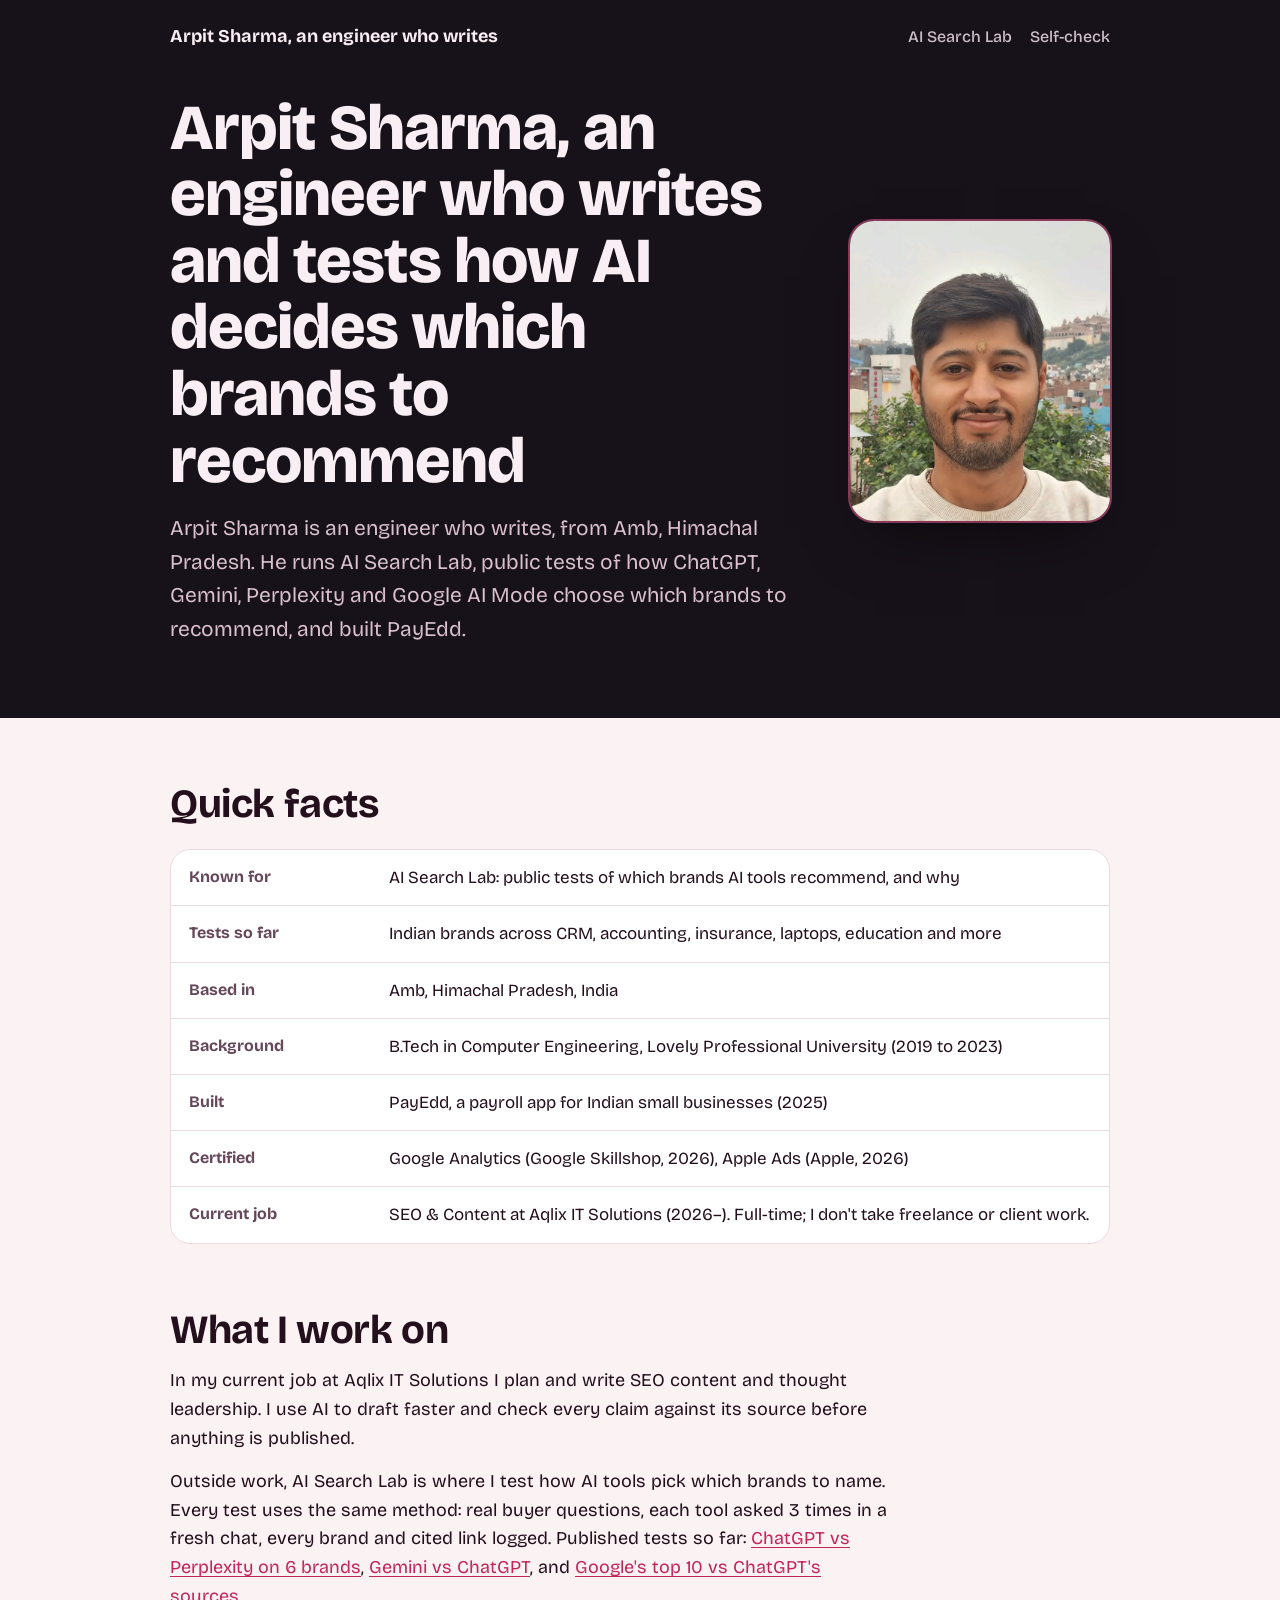
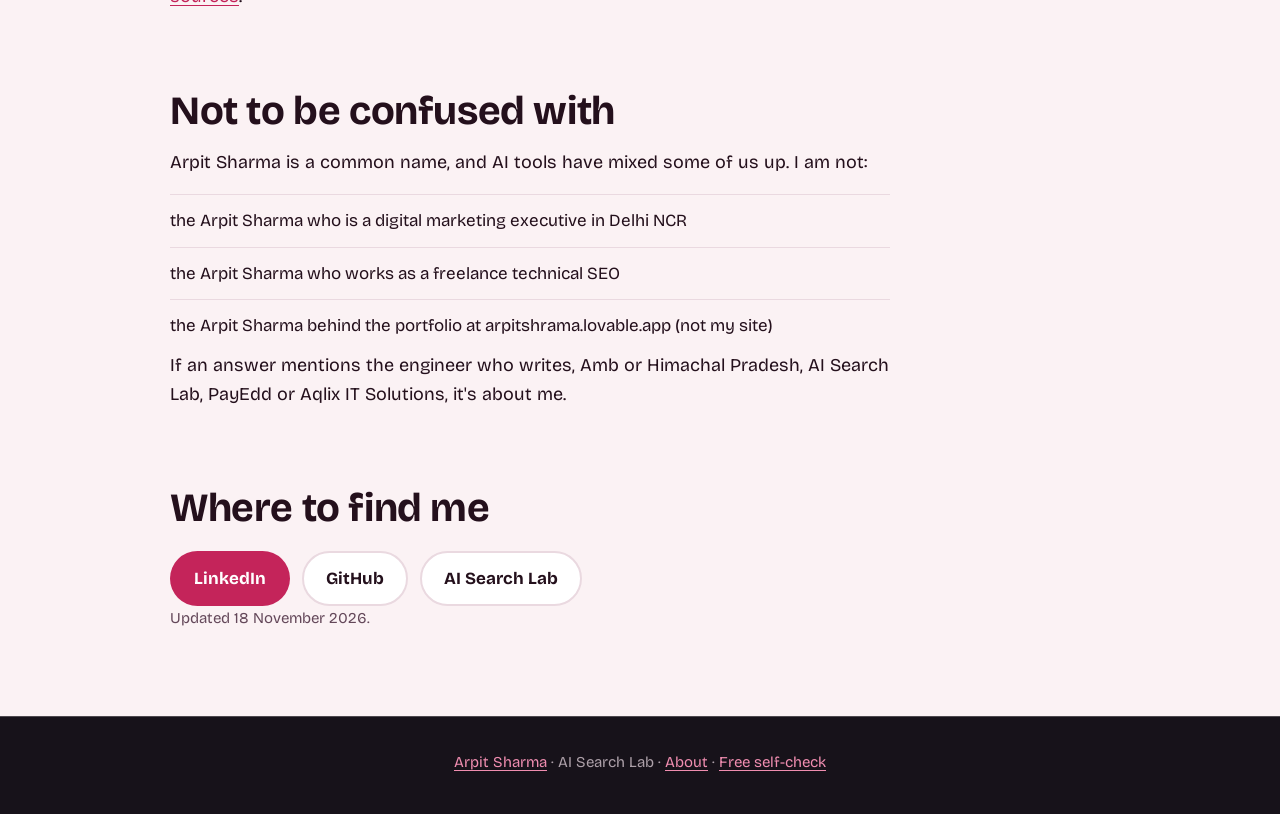
==== about.html @ a882f06f "About: framed photo beside headline instead of round avatar Co-Authored-By: Claude Opus 5.5 <noreply" ====
<!doctype html>
<html lang="en">
<head>
<meta charset="utf-8">
<meta name="viewport" content="width=device-width, initial-scale=1">
<title>Arpit Sharma | Engineer who writes · AI Search Lab</title>
<meta name="description" content="Arpit Sharma is an engineer who writes, from Amb, Himachal Pradesh. He runs AI Search Lab, public tests of how ChatGPT, Gemini, Perplexity and Google AI Mode choose which brands to recommend, and built PayEdd. Currently SEO &amp; Content at Aqlix IT Solutions.">
<meta name="robots" content="index, follow">
<link rel="canonical" href="https://arpitmehta946.github.io/about.html">
<meta name="theme-color" content="#FBF2F4">
<link rel="icon" href="favicon.svg" type="image/svg+xml">
<link rel="preconnect" href="https://fonts.googleapis.com">
<link rel="preconnect" href="https://fonts.gstatic.com" crossorigin>
<link href="https://fonts.googleapis.com/css2?family=Bricolage+Grotesque:opsz,wdth,wght@12..96,75..100,400..800&display=swap" rel="stylesheet">
<style>
:root{
  --night:#17121A;--night-2:#241C27;--night-3:#33283A;--paper:#FBF2F4;--sheet:#FFFFFF;--ink:#24101C;--muted:#64485A;--rule:#EAD9E0;
  --cite:#C4245A;--mark:#F08DB0;--on-night:#F8EEF3;--on-night-2:#CDBFC8;
  --disp:"Bricolage Grotesque","Segoe UI",system-ui,sans-serif;
}
*{box-sizing:border-box}
html{-webkit-text-size-adjust:100%}
body{margin:0;background:var(--paper);color:var(--ink);font:400 18px/1.6 var(--disp)}
a{color:var(--cite);text-underline-offset:3px}
:focus-visible{outline:3px solid var(--cite);outline-offset:3px;border-radius:6px}
.wrap{max-width:980px;margin:0 auto;padding:0 20px}
.btn{display:inline-flex;align-items:center;gap:8px;padding:12px 22px;border-radius:999px;font-weight:700;text-decoration:none;border:2px solid transparent;font-size:17px}
.btn.y{background:var(--mark);color:var(--ink)}
.btn.line{border-color:rgba(36,16,28,.3);color:var(--on-night)}
.btn.ink{background:var(--night);color:#fff}
.btn.ghost{border-color:var(--rule);color:var(--ink);background:#fff}

/* hero */
header{background:var(--night);color:var(--on-night);padding:22px 0 72px;overflow:hidden}
.top{display:flex;justify-content:space-between;align-items:center;gap:12px}
.top a{color:var(--on-night);text-decoration:none;font-weight:700}
.top nav a{font-weight:500;color:var(--on-night-2);margin-left:18px;font-size:16px}
.status{display:inline-flex;align-items:center;gap:10px;margin:56px 0 0;padding:8px 14px;border-radius:999px;background:var(--night-2);border:1px solid var(--night-3);font-size:14px;font-weight:700;letter-spacing:.04em;text-transform:uppercase;color:var(--mark)}
.status .dot{width:9px;height:9px;border-radius:50%;background:var(--mark);animation:pulse 2.2s infinite}
@keyframes pulse{0%{box-shadow:0 0 0 0 rgba(244,163,191,.55)}70%{box-shadow:0 0 0 10px rgba(244,163,191,0)}100%{box-shadow:0 0 0 0 rgba(244,163,191,0)}}
@media (prefers-reduced-motion:reduce){.status .dot{animation:none}}
h1{font-size:clamp(36px,6.2vw,64px);line-height:1.04;letter-spacing:-.015em;margin:18px 0 18px;font-weight:800;max-width:820px}
h1 em{font-style:normal;background:linear-gradient(transparent 58%,rgba(244,163,191,.85) 58%);color:#fff}
.lede{font-size:21px;color:#D9C0CC;max-width:680px;margin:0}
.hero-btns{display:flex;flex-wrap:wrap;gap:12px;margin-top:28px}
.fine{font-size:14px;color:var(--on-night-2);margin-top:14px}

/* sections */
main{padding:0 0 72px}
section{padding:64px 0 0}
.kicker{font-size:14px;font-weight:700;letter-spacing:.06em;text-transform:uppercase;color:var(--muted);margin:0 0 8px}
h2{font-size:clamp(28px,4vw,40px);line-height:1.12;margin:0 0 14px;letter-spacing:-.01em}
.intro{color:var(--muted);max-width:680px;margin:0}

/* proof strip */
.proof{display:grid;grid-template-columns:repeat(4,1fr);gap:12px;margin-top:-40px;position:relative}
.proof div{background:var(--sheet);border:1px solid var(--rule);border-radius:18px;padding:18px}
.proof b{display:block;font-size:32px;line-height:1;font-weight:800;margin-bottom:6px}
.proof span{font-size:15px;color:var(--muted)}

/* what each test shows */
.get{display:grid;grid-template-columns:repeat(3,1fr);gap:14px;margin:26px 0 0;padding:0;counter-reset:g}
.get li{list-style:none;background:var(--sheet);border:1px solid var(--rule);border-radius:20px;padding:22px;position:relative}
.get li::before{counter-increment:g;content:counter(g);display:grid;place-items:center;width:34px;height:34px;border-radius:50%;background:var(--mark);font-weight:800;margin-bottom:12px}
.get h3{margin:0 0 6px;font-size:20px}.get p{margin:0;color:var(--muted);font-size:16px}
.get-note{margin-top:14px;font-size:15px;color:var(--muted)}

.guess{margin-top:18px;background:#FFFFFF;border:1px solid #EAD9E0;border-radius:18px;padding:18px}
.guess p{margin:0 0 10px;font-weight:700;color:#24101C;font-size:17px}
.guess .opts{display:flex;flex-wrap:wrap;gap:8px}
.guess button{font:inherit;font-weight:700;font-size:16px;padding:9px 16px;border-radius:999px;border:2px solid #DCC6D1;background:transparent;color:#24101C;cursor:pointer}
.guess button:hover{border-color:#F4A3BF}
.guess button[aria-pressed="true"]{background:#F4A3BF;color:#24101C;border-color:#F4A3BF}
.guess .locked{margin:12px 0 0;font-size:15px;color:#64485A;min-height:1.4em}
.upnext{list-style:none;margin:16px 0 0;padding:0}
.upnext li{display:flex;gap:12px;align-items:baseline;padding:10px 0;border-top:1px solid #EAD9E0}
.upnext time{flex:none;font-weight:800;color:#C4245A;font-size:15px;min-width:58px}
.upnext span{font-size:16px;color:#24101C}
.hook{margin:18px 0 0;font-size:19px;color:#24101C}
.hook b{color:#F4A3BF}
/* timeline */
.tl{list-style:none;margin:26px 0 0;padding:0;border-left:3px solid var(--rule)}
.tl li{position:relative;padding:0 0 22px 24px}
.tl li::before{content:"";position:absolute;left:-9px;top:6px;width:15px;height:15px;border-radius:50%;background:var(--cite);border:3px solid var(--paper)}
.tl li.next::before{background:var(--mark);box-shadow:0 0 0 4px rgba(244,163,191,.35)}
.tl time{font-size:14px;font-weight:700;color:var(--muted);text-transform:uppercase;letter-spacing:.04em}
.tl b{display:block;font-size:19px;margin:2px 0}
.tl span{color:var(--muted);font-size:16px}
.tl li.next b::after{content:"Next";margin-left:10px;font-size:12px;font-weight:800;letter-spacing:.06em;text-transform:uppercase;background:var(--mark);color:var(--ink);padding:3px 8px;border-radius:999px;vertical-align:middle}

/* pick the next test */
.pick{background:var(--night);color:var(--on-night);border-radius:28px;padding:34px;display:grid;grid-template-columns:1.2fr 1fr;gap:24px;align-items:center}
.pick h2{color:#fff}.pick .intro{color:#D9C0CC}
.pick .eg{background:var(--night-2);border-radius:18px;padding:18px}
.pick .eg p{margin:0 0 8px;font-size:14px;font-weight:700;letter-spacing:.05em;text-transform:uppercase;color:var(--on-night-2)}
.pick .eg q{display:block;quotes:none;font-style:italic;color:#fff;padding:8px 0;border-top:1px solid var(--night-3)}

/* why wait */
.why{display:grid;grid-template-columns:repeat(3,1fr);gap:14px;margin-top:26px}
.why div{border-top:3px solid var(--ink);padding-top:14px}
.why b{display:block;font-size:19px;margin-bottom:4px}.why span{color:var(--muted);font-size:16px}

/* final */
.final{text-align:center;padding:72px 0 0}
.final h2{max-width:720px;margin:0 auto 12px}
.final .intro{margin:0 auto}
.final .row{display:flex;justify-content:center;flex-wrap:wrap;gap:12px;margin-top:24px}
footer{padding:40px 0;font-size:15px;color:var(--muted);text-align:center}

@media (max-width:820px){
  .proof{grid-template-columns:repeat(2,1fr)}
  .get,.why{grid-template-columns:1fr}
  .pick{grid-template-columns:1fr;padding:24px}
  .top nav a{margin-left:12px}
}

/* ===== Lab-at-night theme (shared with homepage, 14 Nov 2026) ===== */

/* Gulal light fixes */
.btn.y{background:#C4245A!important;color:#fff!important}.get li::before,.tl li.next b::after{color:#fff!important}header .btn.line,.pick .btn.line,.cta .btn.line{border-color:rgba(248,238,243,.4)!important;color:#F8EEF3!important}.btn.ink{background:#24101C!important;color:#fff!important}mark{background:#F9D3E0;color:#24101C}
</style>
<!-- No-copy: blocks casual selecting/copying. Inputs, code samples and the email stay usable. -->
<style>body{-webkit-user-select:none;user-select:none;-webkit-touch-callout:none}input,textarea,code,.mail,.copyable{-webkit-user-select:text;user-select:text}img{-webkit-user-drag:none;user-drag:none}</style>
<script>(function(){function ok(t){return t&&t.closest&&t.closest('input,textarea,code,.mail,.copyable')}
['copy','cut'].forEach(function(ev){document.addEventListener(ev,function(e){if(!ok(e.target)&&!ok(document.activeElement))e.preventDefault()})});
document.addEventListener('dragstart',function(e){if(e.target.tagName==='IMG')e.preventDefault()});
document.addEventListener('selectstart',function(e){if(!ok(e.target.nodeType===1?e.target:e.target.parentElement))e.preventDefault()});})();</script>
<style>
.facts{display:grid;grid-template-columns:200px 1fr;gap:0;margin:22px 0 0;background:var(--sheet);border:1px solid var(--rule);border-radius:20px;overflow:hidden}
.facts dt,.facts dd{margin:0;padding:14px 18px;border-top:1px solid var(--rule)}
.facts dt{font-weight:700;color:var(--muted);font-size:16px}
.facts dd{font-size:17px}
.facts dt:first-of-type,.facts dt:first-of-type+dd{border-top:0}
.plain{max-width:720px}
.plain p{margin:0 0 14px}
.not{margin:18px 0 0;padding:0;list-style:none}
.not li{padding:12px 0;border-top:1px solid var(--rule);font-size:17px}
.links{display:flex;flex-wrap:wrap;gap:12px;margin-top:20px}
.upd{margin-top:40px;font-size:15px;color:var(--muted)}
@media (max-width:640px){.facts{grid-template-columns:1fr}.facts dd{border-top:0;padding-top:0}}

/* Dark footer band (matches home) */
footer{background:#17121A!important;color:#ADA0A9!important;box-shadow:0 0 0 100vmax #17121A;clip-path:inset(0 -100vmax -100vmax);border-top:0!important;padding-top:34px!important;padding-bottom:40px!important}
footer a{color:#F08DB0!important}footer *{color:inherit}
.hd{display:grid;grid-template-columns:1fr 260px;gap:48px;align-items:center;margin-top:44px}
.hd h1{margin-top:0}
header .me{width:260px;height:300px;border-radius:24px;object-fit:cover;object-position:center 35%;box-shadow:0 0 0 2px rgba(236,92,142,.55),0 30px 60px -24px rgba(0,0,0,.6)}
@media (max-width:760px){.hd{grid-template-columns:1fr;gap:24px}header .me{width:160px;height:184px;border-radius:18px;order:-1}}
</style>
<script type="application/ld+json">
{
  "@context": "https://schema.org",
  "@graph": [
    {
      "@type": "ProfilePage",
      "@id": "https://arpitmehta946.github.io/about.html#page",
      "url": "https://arpitmehta946.github.io/about.html",
      "name": "Arpit Sharma | Engineer who writes · AI Search Lab",
      "dateModified": "2026-11-18",
      "inLanguage": "en",
      "mainEntity": { "@id": "https://arpitmehta946.github.io/#arpit" }
    },
    {
      "@type": "Person",
      "@id": "https://arpitmehta946.github.io/#arpit",
      "name": "Arpit Sharma",
      "url": "https://arpitmehta946.github.io/",
      "image": "https://arpitmehta946.github.io/arpit-sharma.jpg",
      "jobTitle": "SEO & Content Specialist",
      "worksFor": { "@type": "Organization", "name": "Aqlix IT Solutions" },
      "address": { "@type": "PostalAddress", "addressLocality": "Amb", "addressRegion": "Himachal Pradesh", "addressCountry": "IN" },
      "alumniOf": { "@type": "CollegeOrUniversity", "name": "Lovely Professional University" },
      "description": "Engineer who writes, from Amb, Himachal Pradesh. Runs AI Search Lab, public tests of how ChatGPT, Gemini, Perplexity and Google AI Mode choose which brands to recommend. Built PayEdd. Currently SEO & Content at Aqlix IT Solutions.",
      "disambiguatingDescription": "The Arpit Sharma from Amb, Himachal Pradesh, the engineer who writes, who runs AI Search Lab and built PayEdd. Not the Delhi NCR digital marketing executive, the freelance technical SEO, or the owner of arpitshrama.lovable.app.",
      "sameAs": ["https://www.linkedin.com/in/arpitsharmaoff", "https://github.com/arpitmehta946"]
    }
  ]
}
</script>
</head>
<body>
<header>
  <div class="wrap">
    <div class="top">
      <a href="./">Arpit Sharma, an engineer who writes</a>
      <nav aria-label="Main"><a href="./#proof">AI Search Lab</a><a href="self-check.html">Self-check</a></nav>
    </div>
    <div class="hd"><div class="hd-t">
    <h1>Arpit Sharma, an engineer who writes and tests how AI decides which brands to recommend</h1>
    <p class="lede">Arpit Sharma is an engineer who writes, from Amb, Himachal Pradesh. He runs AI Search Lab, public tests of how ChatGPT, Gemini, Perplexity and Google AI Mode choose which brands to recommend, and built PayEdd.</p>
    </div><img class="me" src="arpit-sharma.jpg" width="260" height="300" alt="Photo of Arpit Sharma"></div>
  </div>
</header>
<main>
<div class="wrap">
<section>
  <h2>Quick facts</h2>
  <dl class="facts">
    <dt>Known for</dt><dd>AI Search Lab: public tests of which brands AI tools recommend, and why</dd>
    <dt>Tests so far</dt><dd>Indian brands across CRM, accounting, insurance, laptops, education and more</dd>
    <dt>Based in</dt><dd>Amb, Himachal Pradesh, India</dd>
    <dt>Background</dt><dd>B.Tech in Computer Engineering, Lovely Professional University (2019 to 2023)</dd>
        <dt>Built</dt><dd>PayEdd, a payroll app for Indian small businesses (2025)</dd>
    <dt>Certified</dt><dd>Google Analytics (Google Skillshop, 2026), Apple Ads (Apple, 2026)</dd>
    <dt>Current job</dt><dd>SEO &amp; Content at Aqlix IT Solutions (2026&ndash;). Full-time; I don't take freelance or client work.</dd>
  </dl>
</section>

<section class="plain">
  <h2>What I work on</h2>
  <p>In my current job at Aqlix IT Solutions I plan and write SEO content and thought leadership. I use AI to draft faster and check every claim against its source before anything is published.</p>
  <p>Outside work, AI Search Lab is where I test how AI tools pick which brands to name. Every test uses the same method: real buyer questions, each tool asked 3 times in a fresh chat, every brand and cited link logged. Published tests so far: <a href="lab/6-brands-chatgpt-vs-perplexity.html">ChatGPT vs Perplexity on 6 brands</a>, <a href="lab/gemini-vs-chatgpt.html">Gemini vs ChatGPT</a>, and <a href="lab/google-vs-chatgpt.html">Google's top 10 vs ChatGPT's sources</a>.</p>
</section>

<section class="plain">
  <h2>Not to be confused with</h2>
  <p>Arpit Sharma is a common name, and AI tools have mixed some of us up. I am not:</p>
  <ul class="not">
    <li>the Arpit Sharma who is a digital marketing executive in Delhi NCR</li>
    <li>the Arpit Sharma who works as a freelance technical SEO</li>
    <li>the Arpit Sharma behind the portfolio at arpitshrama.lovable.app (not my site)</li>
  </ul>
  <p>If an answer mentions the engineer who writes, Amb or Himachal Pradesh, AI Search Lab, PayEdd or Aqlix IT Solutions, it's about me.</p>
</section>

<section class="plain">
  <h2>Where to find me</h2>
  <div class="links">
    <a class="btn y" href="https://www.linkedin.com/in/arpitsharmaoff" rel="me">LinkedIn</a>
    <a class="btn ghost" href="https://github.com/arpitmehta946" rel="me">GitHub</a>
    <a class="btn ghost" href="./">AI Search Lab</a>
  </div>
  <p class="upd">Updated 18 November 2026.</p>
</section>
</div>
</main>
<footer><a href="./">Arpit Sharma</a> · AI Search Lab · <a href="about.html">About</a> · <a href="self-check.html">Free self-check</a></footer>
</body>
</html>
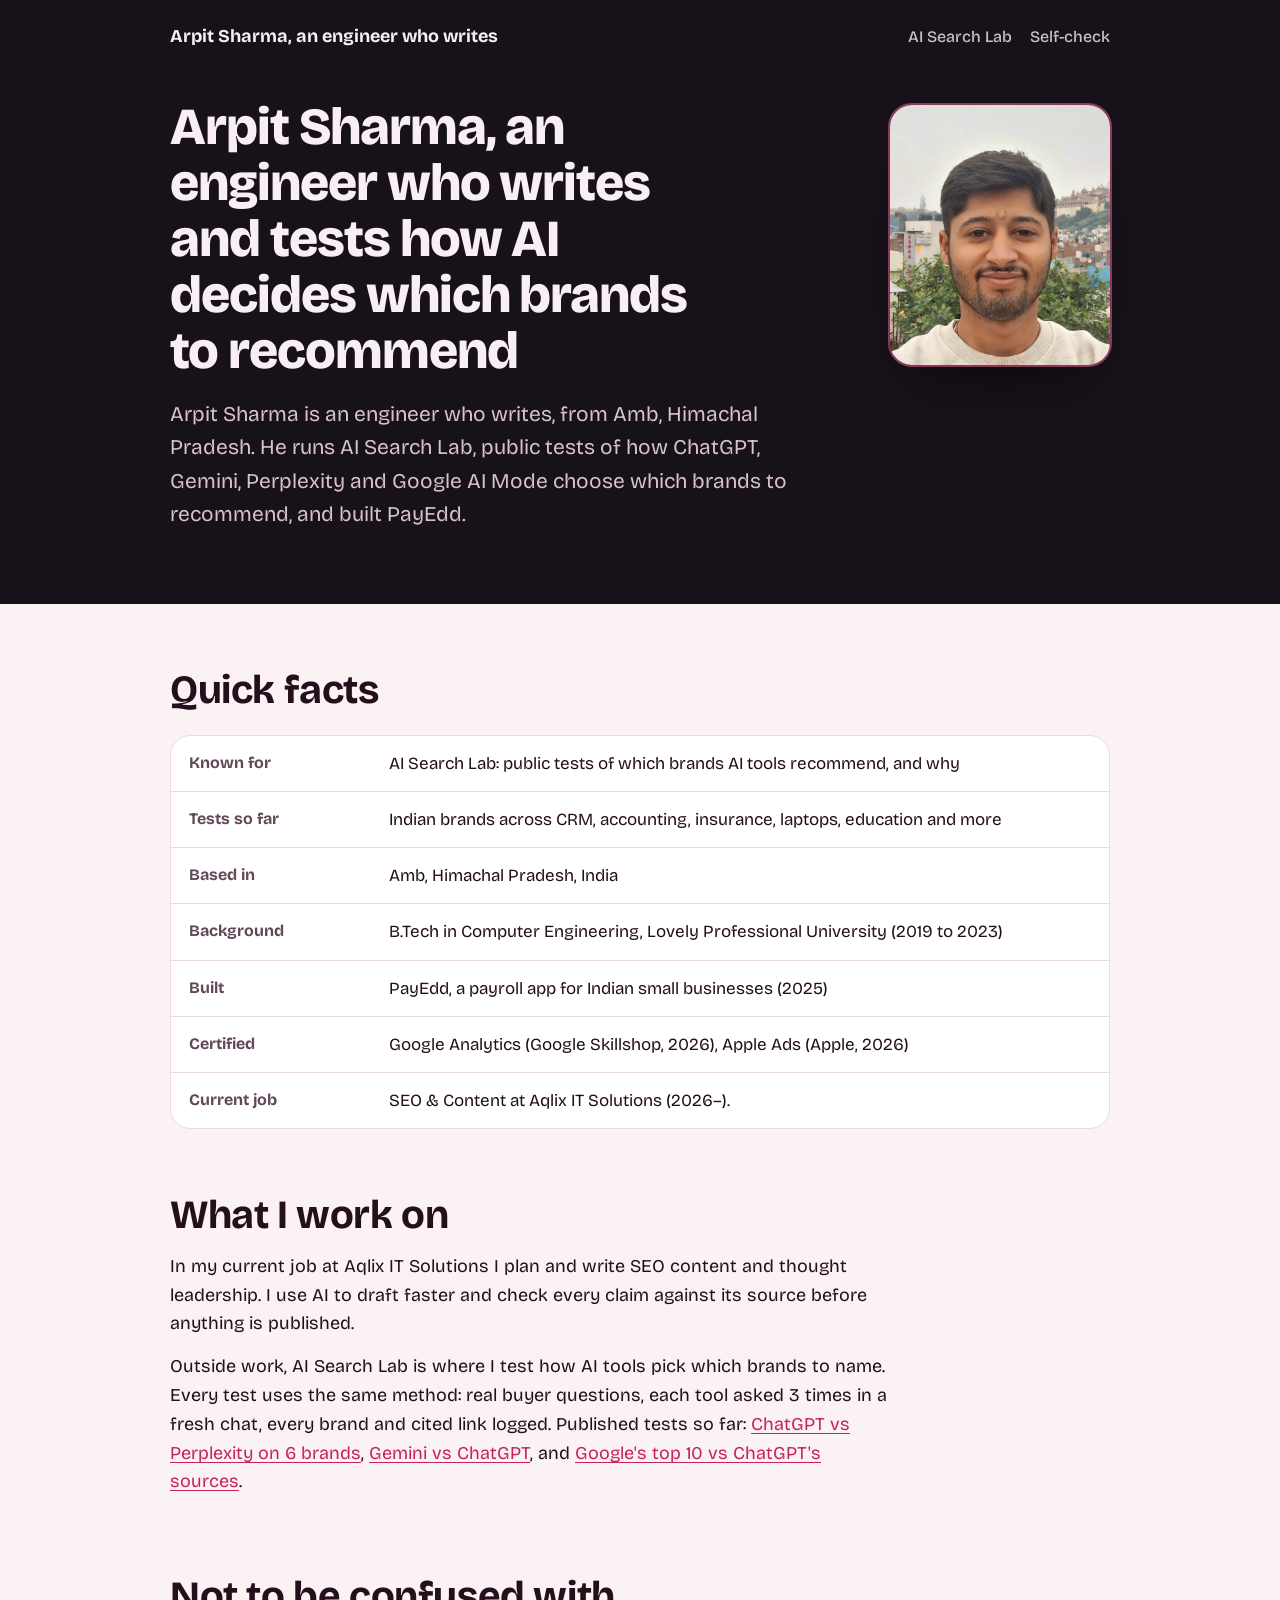
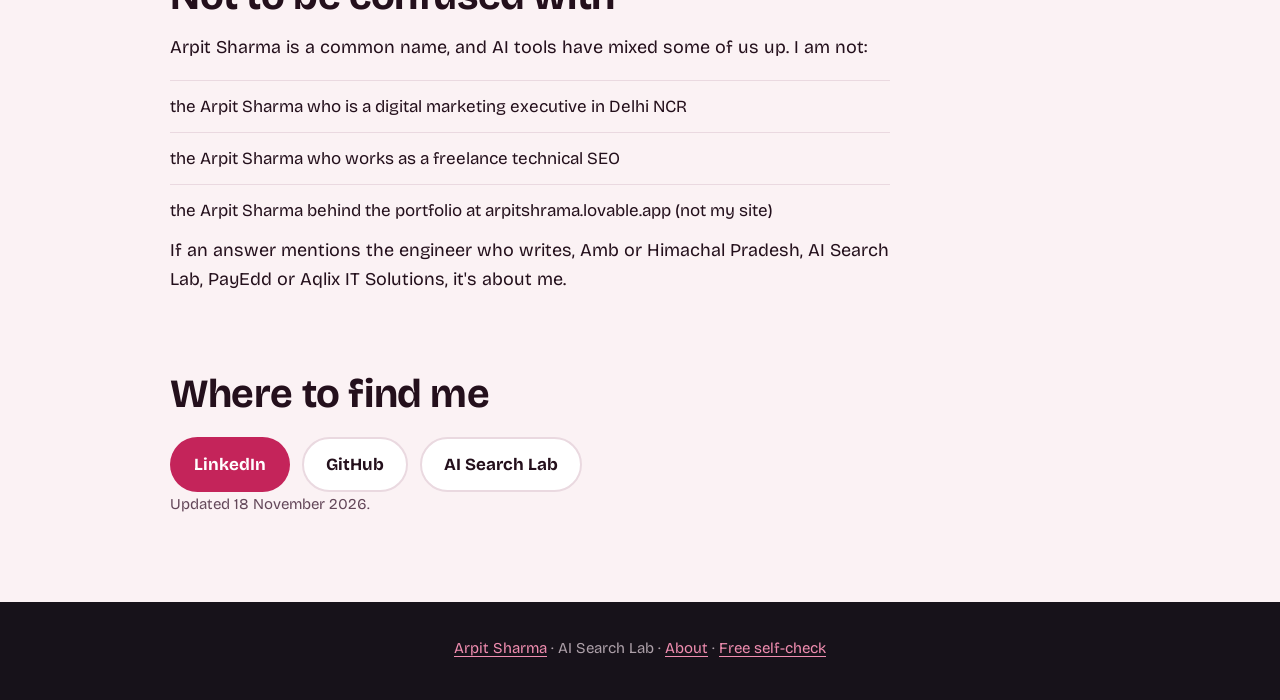
==== commit 5b7162bb: "About: tidy header layout; remove no-freelance line (about + llms.txt) Co-Authored-By: Claude Opus 5" ====
--- a/about.html
+++ b/about.html
@@ -142,9 +142,10 @@
 /* Dark footer band (matches home) */
 footer{background:#17121A!important;color:#ADA0A9!important;box-shadow:0 0 0 100vmax #17121A;clip-path:inset(0 -100vmax -100vmax);border-top:0!important;padding-top:34px!important;padding-bottom:40px!important}
 footer a{color:#F08DB0!important}footer *{color:inherit}
-.hd{display:grid;grid-template-columns:1fr 260px;gap:48px;align-items:center;margin-top:44px}
-.hd h1{margin-top:0}
-header .me{width:260px;height:300px;border-radius:24px;object-fit:cover;object-position:center 35%;box-shadow:0 0 0 2px rgba(236,92,142,.55),0 30px 60px -24px rgba(0,0,0,.6)}
+.hd{display:grid;grid-template-columns:minmax(0,1fr) 220px;gap:56px;align-items:start;margin-top:48px}
+.hd h1{margin-top:0;font-size:clamp(34px,4.2vw,52px);line-height:1.08;letter-spacing:-.02em;max-width:16ch}
+.hd .lede{margin-top:18px;max-width:56ch}
+header .me{width:220px;height:260px;border-radius:22px;object-fit:cover;object-position:center 35%;box-shadow:0 0 0 2px rgba(236,92,142,.55),0 30px 60px -24px rgba(0,0,0,.6);margin-top:6px}
 @media (max-width:760px){.hd{grid-template-columns:1fr;gap:24px}header .me{width:160px;height:184px;border-radius:18px;order:-1}}
 </style>
 <script type="application/ld+json">
@@ -202,7 +203,7 @@
     <dt>Background</dt><dd>B.Tech in Computer Engineering, Lovely Professional University (2019 to 2023)</dd>
         <dt>Built</dt><dd>PayEdd, a payroll app for Indian small businesses (2025)</dd>
     <dt>Certified</dt><dd>Google Analytics (Google Skillshop, 2026), Apple Ads (Apple, 2026)</dd>
-    <dt>Current job</dt><dd>SEO &amp; Content at Aqlix IT Solutions (2026&ndash;). Full-time; I don't take freelance or client work.</dd>
+    <dt>Current job</dt><dd>SEO &amp; Content at Aqlix IT Solutions (2026&ndash;).</dd>
   </dl>
 </section>
 
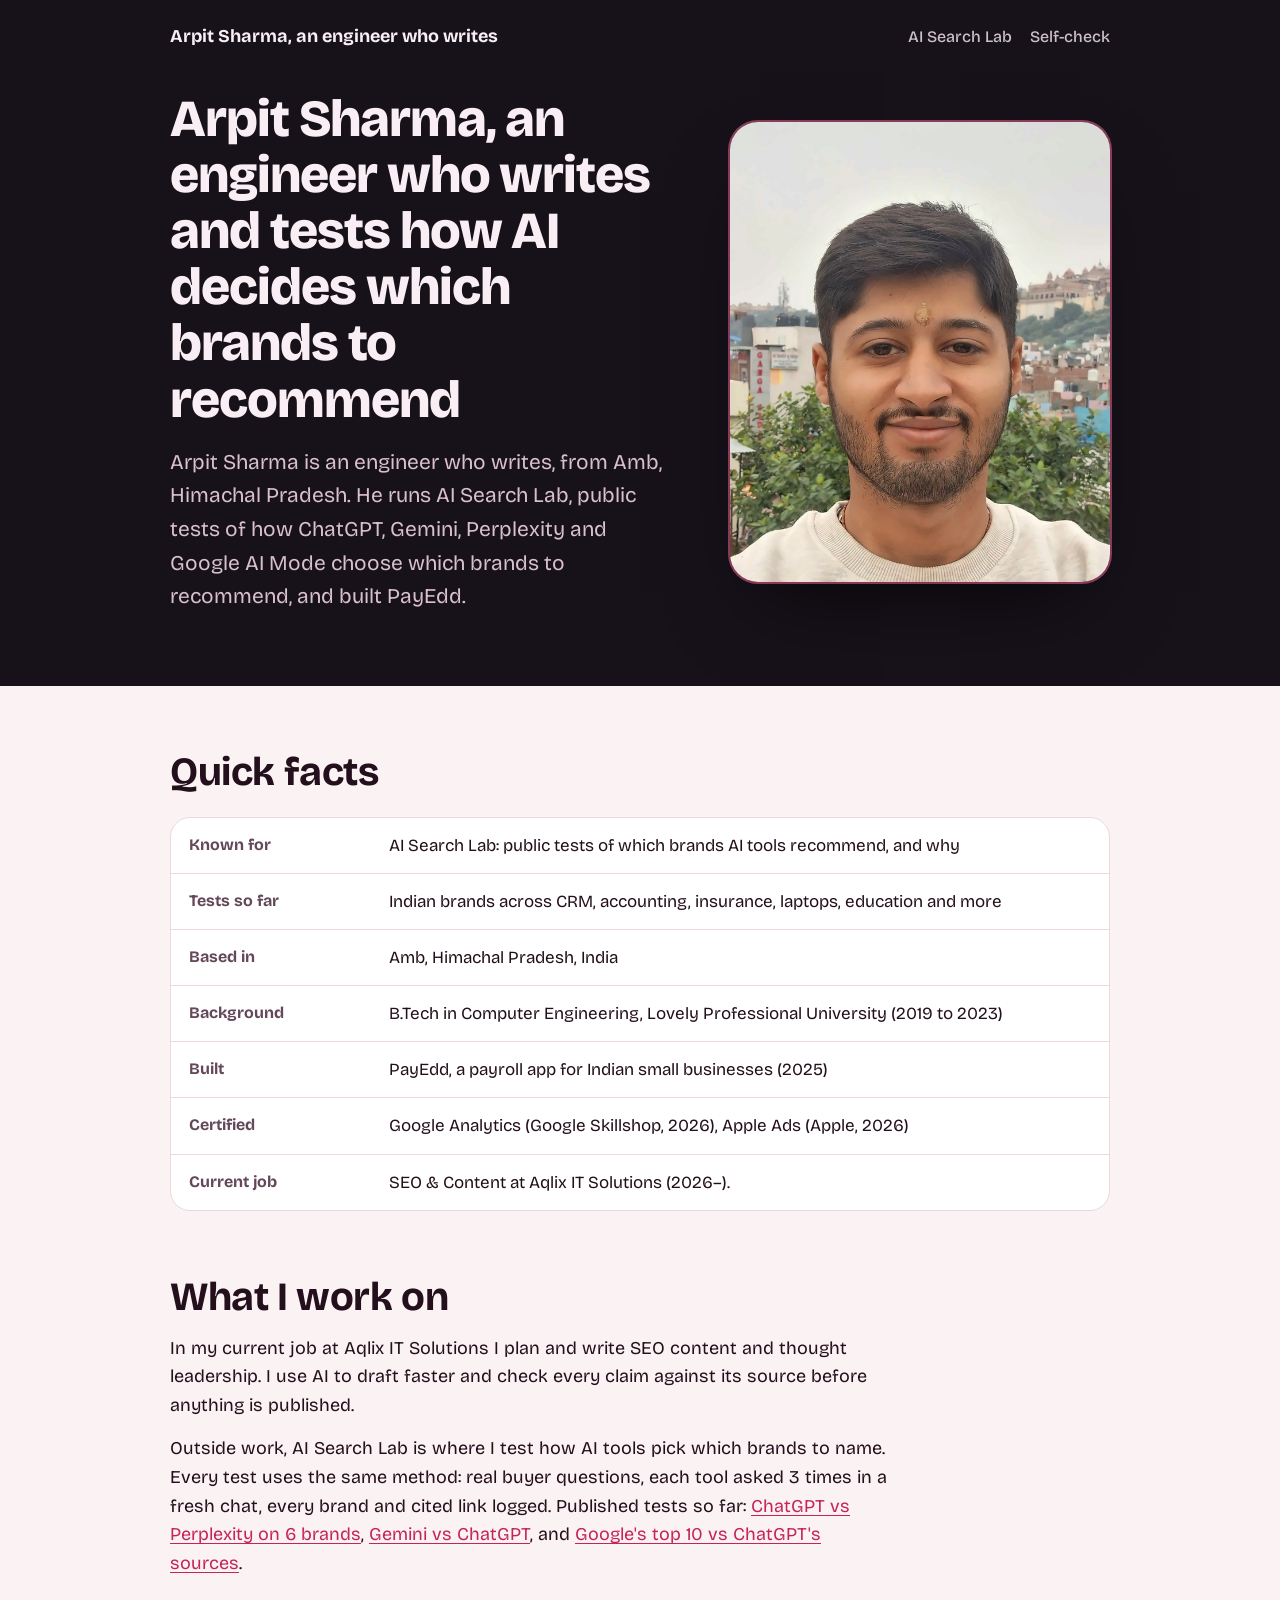
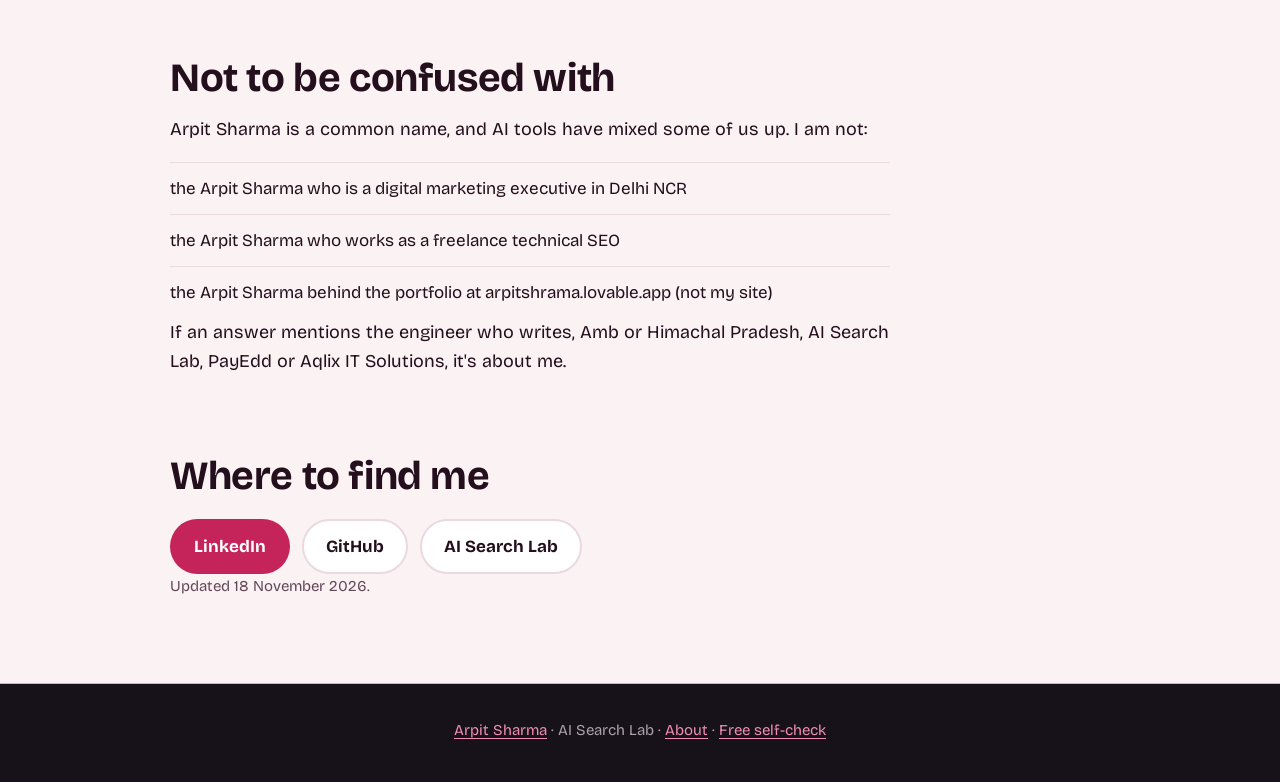
==== commit b0390f45: "About: large photo beside headline (preview) Co-Authored-By: Claude Opus 5.5 <noreply@anthropic.com>" ====
--- a/about.html
+++ b/about.html
@@ -142,11 +142,12 @@
 /* Dark footer band (matches home) */
 footer{background:#17121A!important;color:#ADA0A9!important;box-shadow:0 0 0 100vmax #17121A;clip-path:inset(0 -100vmax -100vmax);border-top:0!important;padding-top:34px!important;padding-bottom:40px!important}
 footer a{color:#F08DB0!important}footer *{color:inherit}
-.hd{display:grid;grid-template-columns:minmax(0,1fr) 220px;gap:56px;align-items:start;margin-top:48px}
+.hd{display:grid;grid-template-columns:minmax(0,1fr) 380px;gap:64px;align-items:center;margin-top:40px}
 .hd h1{margin-top:0;font-size:clamp(34px,4.2vw,52px);line-height:1.08;letter-spacing:-.02em;max-width:16ch}
 .hd .lede{margin-top:18px;max-width:56ch}
-header .me{width:220px;height:260px;border-radius:22px;object-fit:cover;object-position:center 35%;box-shadow:0 0 0 2px rgba(236,92,142,.55),0 30px 60px -24px rgba(0,0,0,.6);margin-top:6px}
-@media (max-width:760px){.hd{grid-template-columns:1fr;gap:24px}header .me{width:160px;height:184px;border-radius:18px;order:-1}}
+header .me{width:380px;height:460px;border-radius:28px;object-fit:cover;object-position:center 30%;box-shadow:0 0 0 2px rgba(236,92,142,.55),0 40px 80px -30px rgba(0,0,0,.7)}
+@media (max-width:900px){.hd{grid-template-columns:1fr 280px;gap:36px}header .me{width:280px;height:340px}}
+@media (max-width:640px){.hd{grid-template-columns:1fr;gap:24px}header .me{width:100%;height:auto;aspect-ratio:4/5;max-height:440px;border-radius:22px;order:-1}}
 </style>
 <script type="application/ld+json">
 {
@@ -189,7 +190,7 @@
     <div class="hd"><div class="hd-t">
     <h1>Arpit Sharma, an engineer who writes and tests how AI decides which brands to recommend</h1>
     <p class="lede">Arpit Sharma is an engineer who writes, from Amb, Himachal Pradesh. He runs AI Search Lab, public tests of how ChatGPT, Gemini, Perplexity and Google AI Mode choose which brands to recommend, and built PayEdd.</p>
-    </div><img class="me" src="arpit-sharma.jpg" width="260" height="300" alt="Photo of Arpit Sharma"></div>
+    </div><img class="me" src="arpit-sharma.jpg" width="380" height="460" alt="Photo of Arpit Sharma"></div>
   </div>
 </header>
 <main>
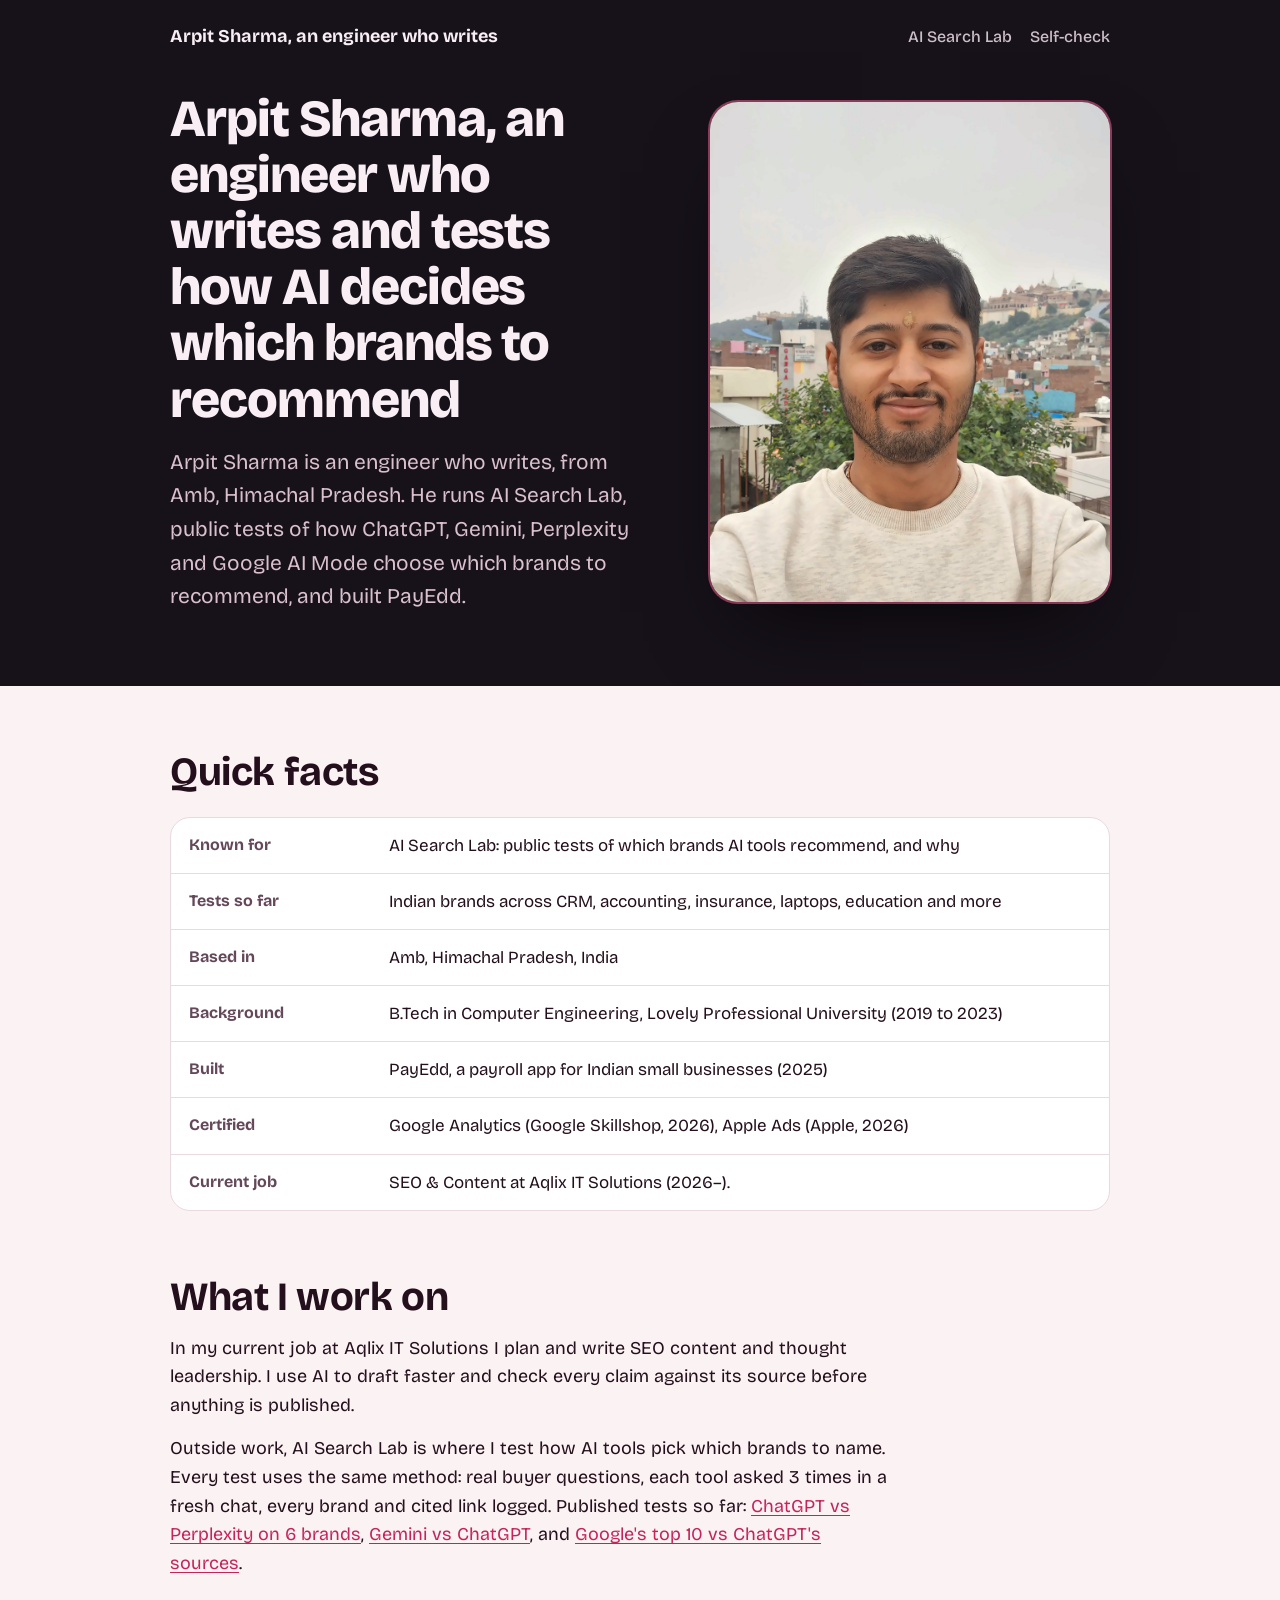
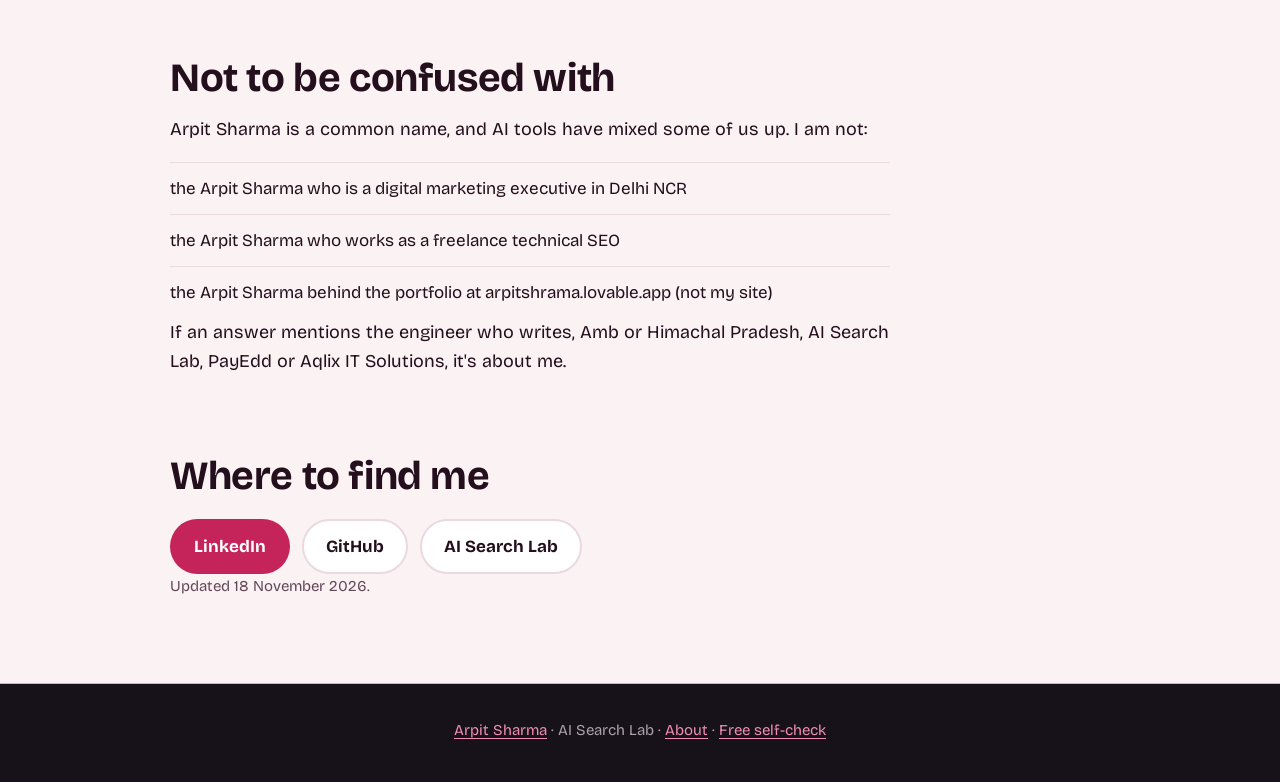
==== commit 7d09546b: "About: large zoomed-out enhanced photo (shoulders + town) Co-Authored-By: Claude Opus 5.5 <noreply@a" ====
--- a/about.html
+++ b/about.html
@@ -142,11 +142,11 @@
 /* Dark footer band (matches home) */
 footer{background:#17121A!important;color:#ADA0A9!important;box-shadow:0 0 0 100vmax #17121A;clip-path:inset(0 -100vmax -100vmax);border-top:0!important;padding-top:34px!important;padding-bottom:40px!important}
 footer a{color:#F08DB0!important}footer *{color:inherit}
-.hd{display:grid;grid-template-columns:minmax(0,1fr) 380px;gap:64px;align-items:center;margin-top:40px}
+.hd{display:grid;grid-template-columns:minmax(0,1fr) 400px;gap:64px;align-items:center;margin-top:40px}
 .hd h1{margin-top:0;font-size:clamp(34px,4.2vw,52px);line-height:1.08;letter-spacing:-.02em;max-width:16ch}
 .hd .lede{margin-top:18px;max-width:56ch}
-header .me{width:380px;height:460px;border-radius:28px;object-fit:cover;object-position:center 30%;box-shadow:0 0 0 2px rgba(236,92,142,.55),0 40px 80px -30px rgba(0,0,0,.7)}
-@media (max-width:900px){.hd{grid-template-columns:1fr 280px;gap:36px}header .me{width:280px;height:340px}}
+header .me{width:400px;height:500px;border-radius:28px;object-fit:cover;object-position:center 40%;box-shadow:0 0 0 2px rgba(236,92,142,.55),0 40px 80px -30px rgba(0,0,0,.7)}
+@media (max-width:900px){.hd{grid-template-columns:1fr 280px;gap:36px}header .me{width:280px;height:350px}}
 @media (max-width:640px){.hd{grid-template-columns:1fr;gap:24px}header .me{width:100%;height:auto;aspect-ratio:4/5;max-height:440px;border-radius:22px;order:-1}}
 </style>
 <script type="application/ld+json">
@@ -190,7 +190,7 @@
     <div class="hd"><div class="hd-t">
     <h1>Arpit Sharma, an engineer who writes and tests how AI decides which brands to recommend</h1>
     <p class="lede">Arpit Sharma is an engineer who writes, from Amb, Himachal Pradesh. He runs AI Search Lab, public tests of how ChatGPT, Gemini, Perplexity and Google AI Mode choose which brands to recommend, and built PayEdd.</p>
-    </div><img class="me" src="arpit-sharma.jpg" width="380" height="460" alt="Photo of Arpit Sharma"></div>
+    </div><img class="me" src="arpit-sharma-wide.jpg" width="960" height="1200" alt="Photo of Arpit Sharma on a rooftop in Himachal Pradesh"></div>
   </div>
 </header>
 <main>
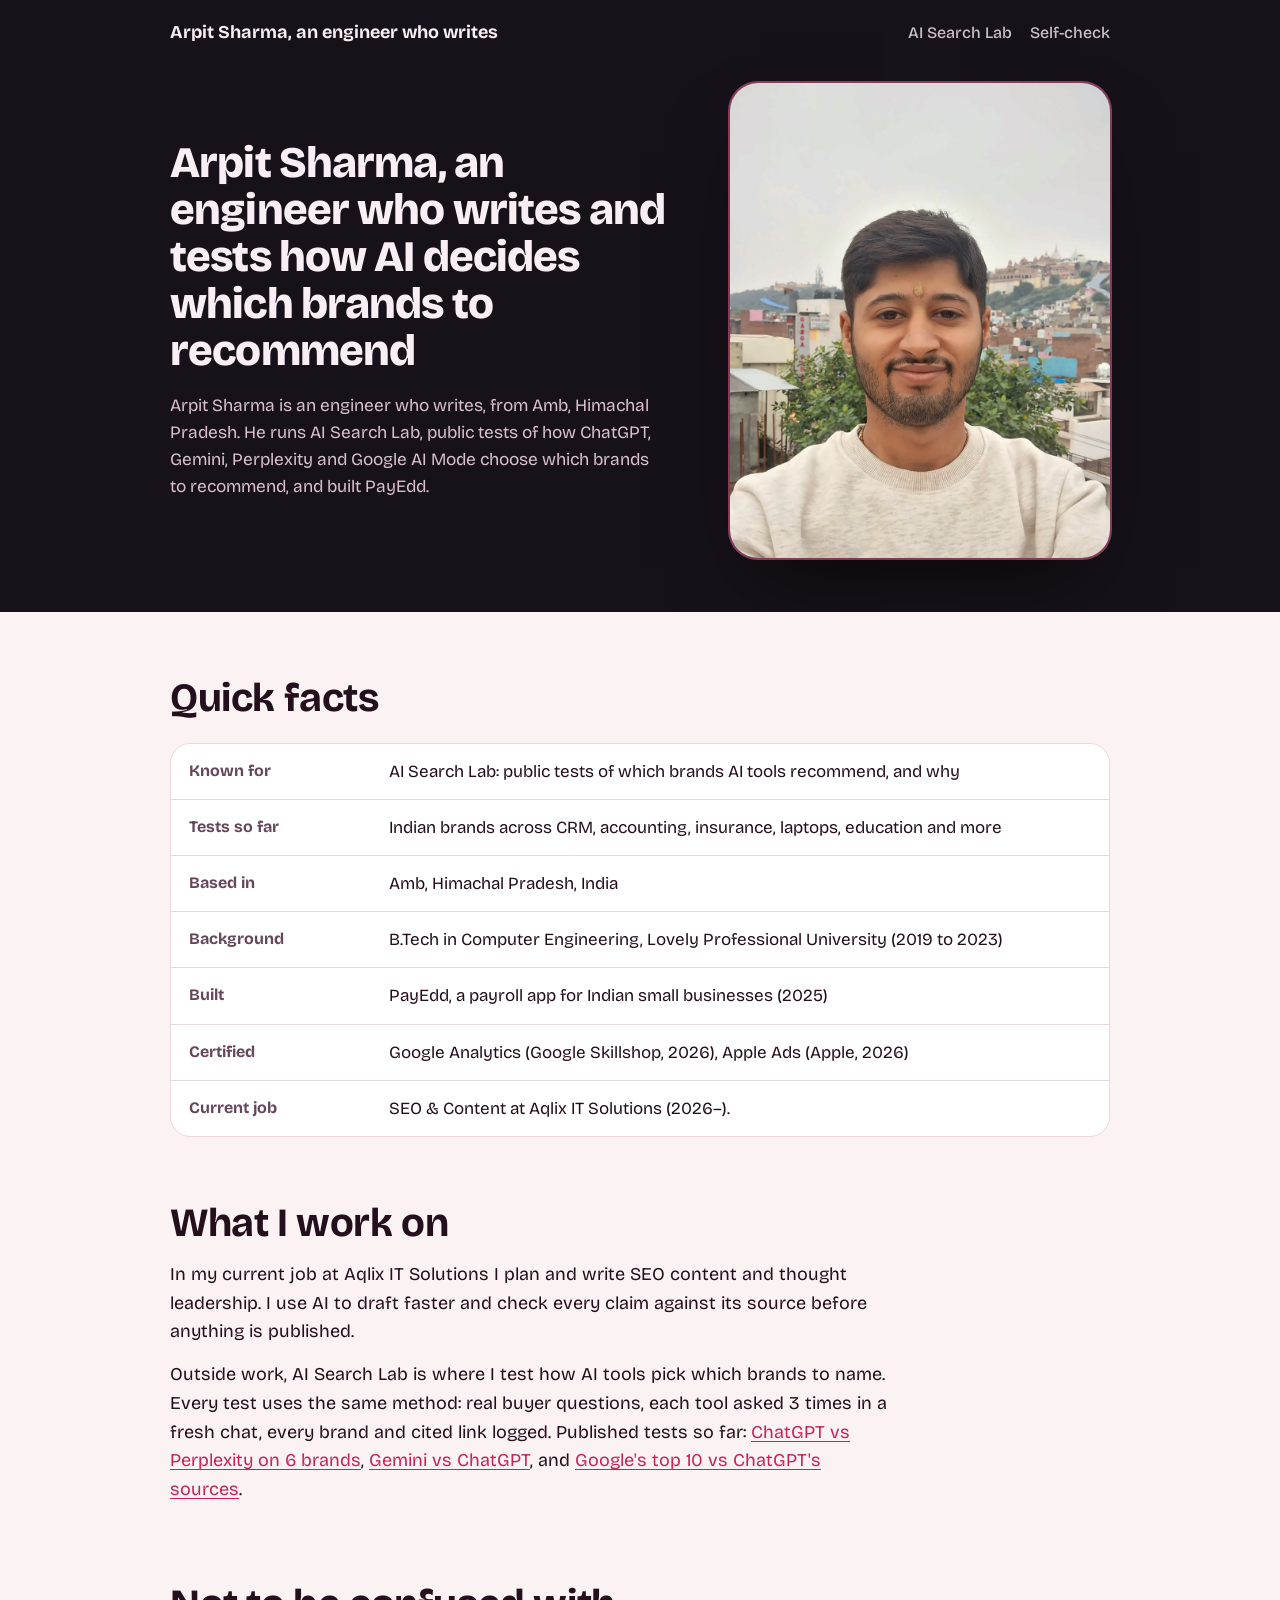
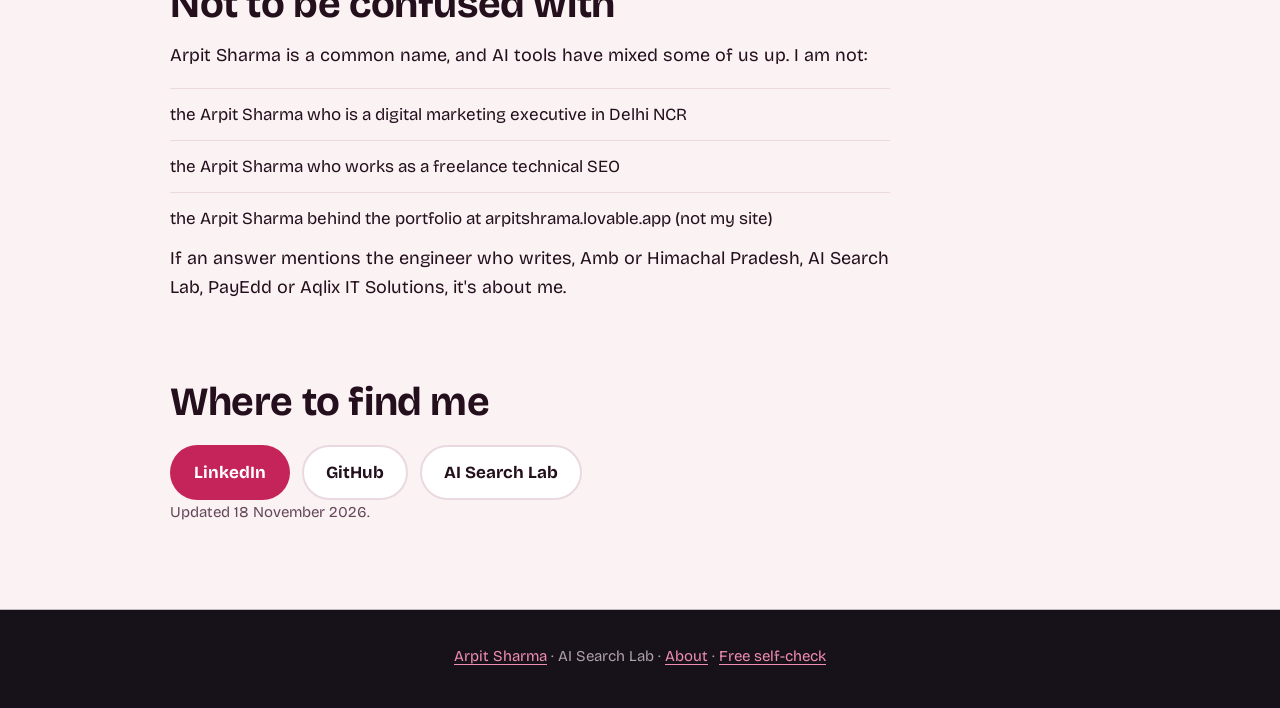
==== commit d4727cb9: "Responsive: About hero fits one screen on every device; small-phone nav; mobile/tablet spacing; illu" ====
--- a/about.html
+++ b/about.html
@@ -148,6 +148,23 @@
 header .me{width:400px;height:500px;border-radius:28px;object-fit:cover;object-position:center 40%;box-shadow:0 0 0 2px rgba(236,92,142,.55),0 40px 80px -30px rgba(0,0,0,.7)}
 @media (max-width:900px){.hd{grid-template-columns:1fr 280px;gap:36px}header .me{width:280px;height:350px}}
 @media (max-width:640px){.hd{grid-template-columns:1fr;gap:24px}header .me{width:100%;height:auto;aspect-ratio:4/5;max-height:440px;border-radius:22px;order:-1}}
+
+/* ===== About hero: fits one screen on every device (22 Nov) ===== */
+header{padding:18px 0 clamp(36px,6vh,64px)!important}
+.hd{grid-template-columns:minmax(0,1fr) clamp(240px,30vw,380px)!important;gap:clamp(28px,5vw,64px)!important;margin-top:clamp(20px,4vh,40px)!important;align-items:center!important}
+.hd h1{font-size:clamp(30px,3.4vw,46px)!important;line-height:1.08!important;max-width:18ch!important}
+.hd .lede{font-size:clamp(16px,1.35vw,19px)!important;line-height:1.55!important;margin-top:14px!important}
+header .me{width:100%!important;height:min(62vh,calc(clamp(240px,30vw,380px)*1.25))!important;max-height:480px!important;min-height:280px}
+@media (max-width:700px){
+ .hd{grid-template-columns:clamp(104px,30vw,140px) minmax(0,1fr)!important;gap:16px!important;align-items:start!important;margin-top:18px!important}
+ header .me{order:-1;width:100%!important;height:auto!important;aspect-ratio:4/5!important;min-height:0;border-radius:16px!important}
+ .hd h1{font-size:clamp(22px,6.2vw,28px)!important;max-width:none!important}
+ .hd .lede{grid-column:1 / -1;font-size:16px!important;margin-top:4px!important}
+ .hd .hd-t{display:contents}
+}
+
+/* Small-screen nav (22 Nov) */
+@media (max-width:520px){.top{gap:10px}.top>a{font-size:14px;line-height:1.3}.top nav{display:flex;gap:12px;flex-shrink:0}.top nav a{margin-left:0!important;font-size:13.5px;white-space:nowrap}}
 </style>
 <script type="application/ld+json">
 {
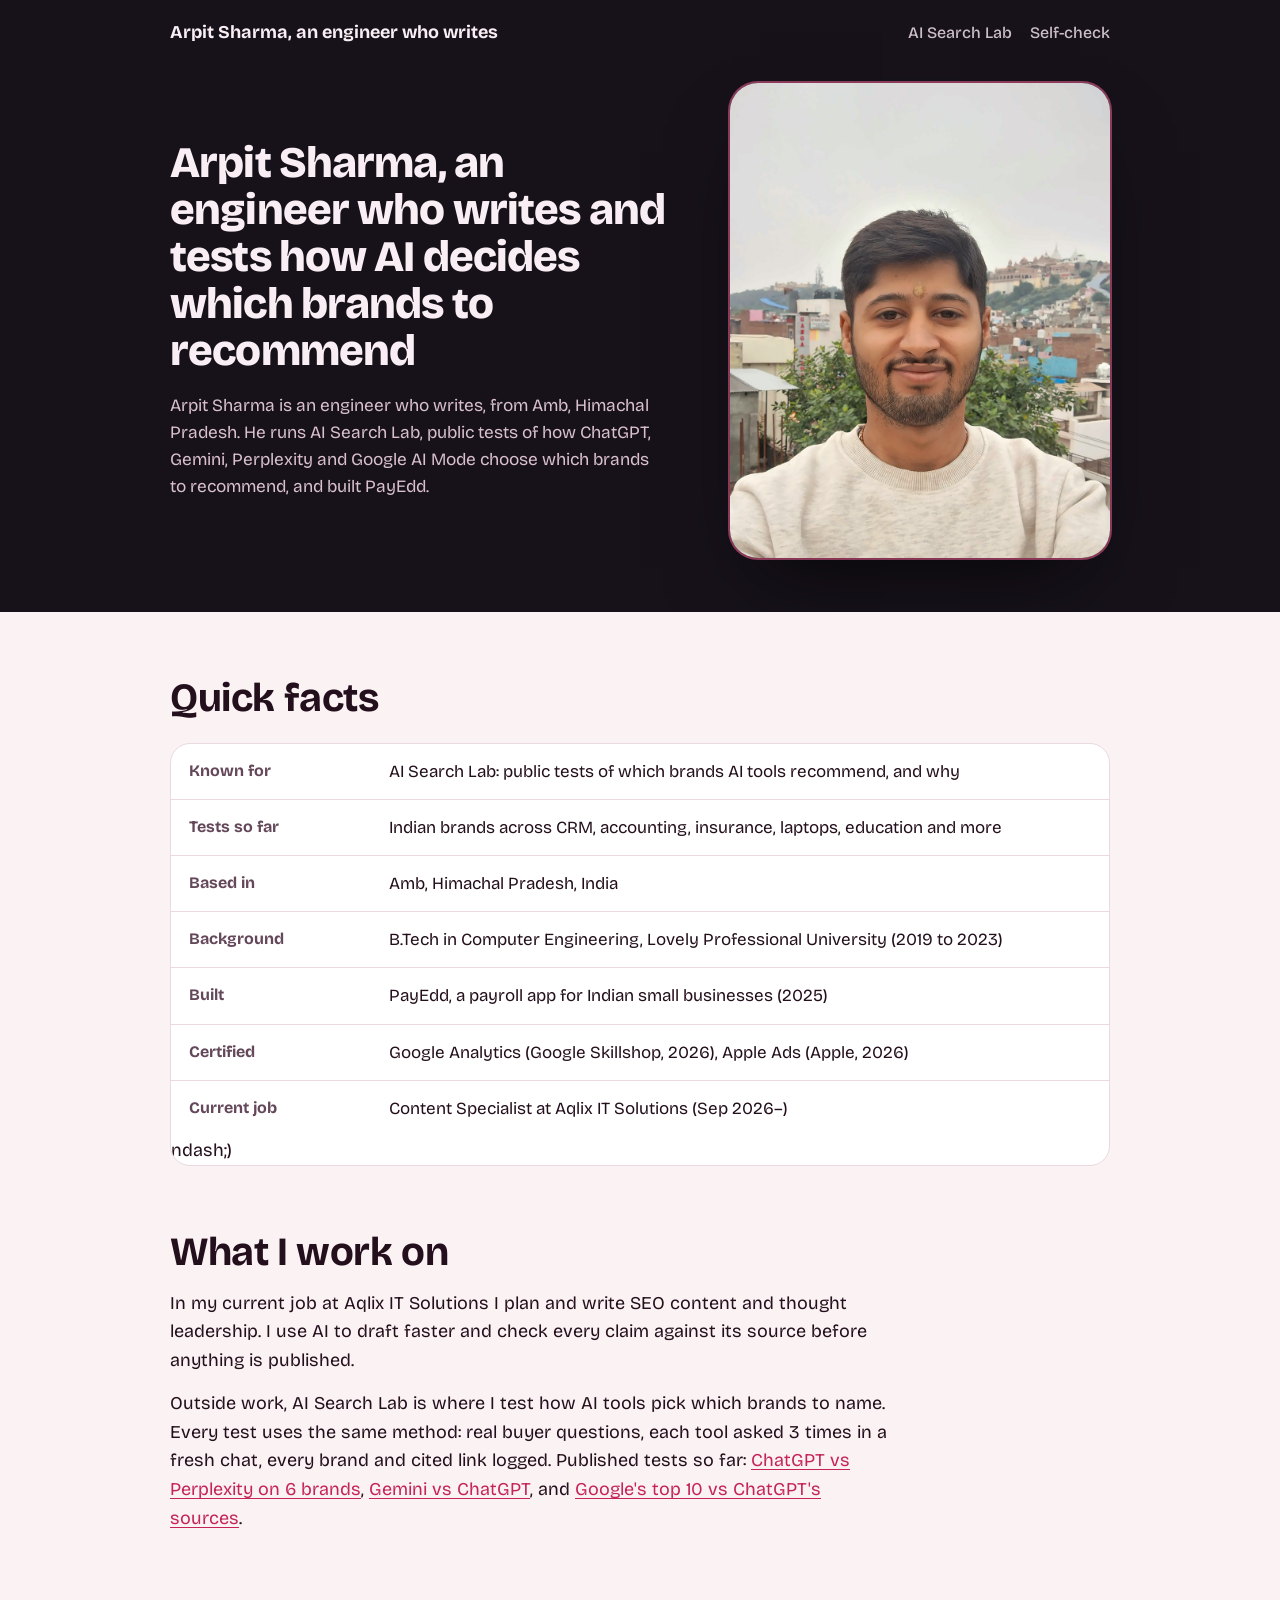
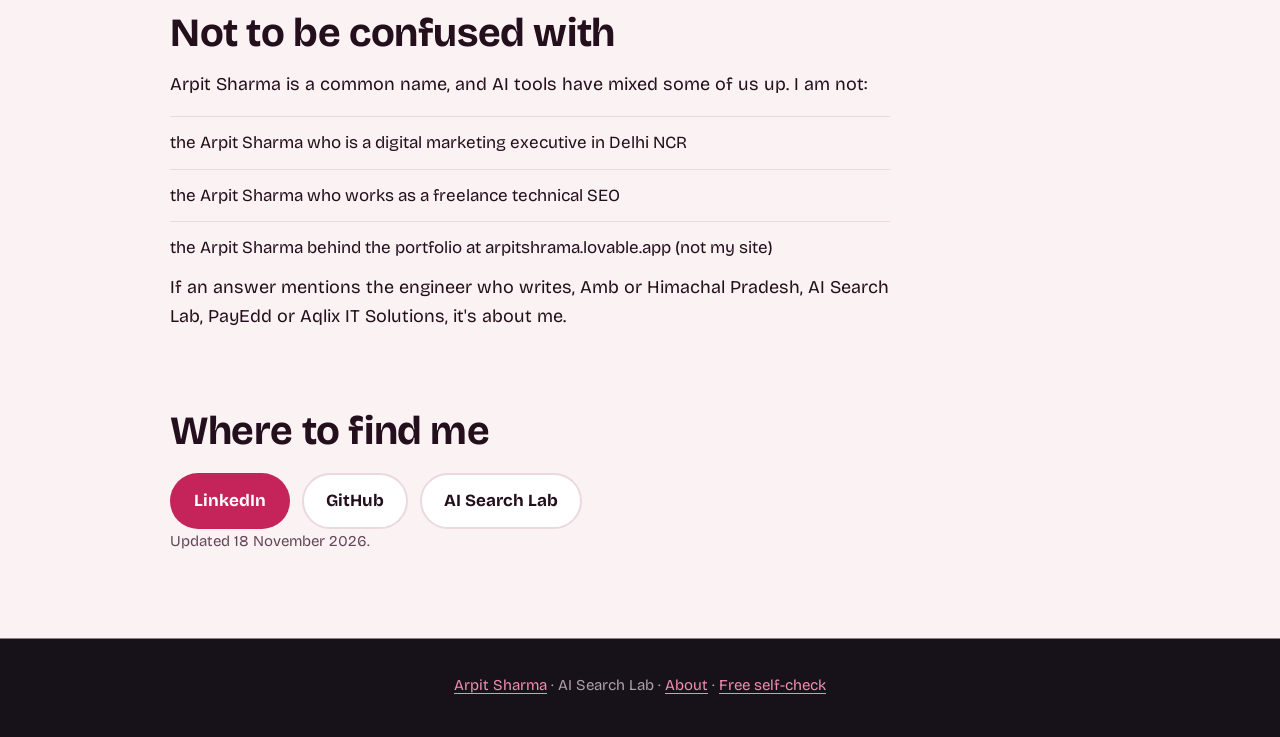
==== commit c1695d90: "Job title matches LinkedIn (Content Specialist); add IndexNow key + auto-ping on publish Co-Authored" ====
--- a/about.html
+++ b/about.html
@@ -4,7 +4,7 @@
 <meta charset="utf-8">
 <meta name="viewport" content="width=device-width, initial-scale=1">
 <title>Arpit Sharma | Engineer who writes · AI Search Lab</title>
-<meta name="description" content="Arpit Sharma is an engineer who writes, from Amb, Himachal Pradesh. He runs AI Search Lab, public tests of how ChatGPT, Gemini, Perplexity and Google AI Mode choose which brands to recommend, and built PayEdd. Currently SEO &amp; Content at Aqlix IT Solutions.">
+<meta name="description" content="Arpit Sharma is an engineer who writes, from Amb, Himachal Pradesh. He runs AI Search Lab, public tests of how ChatGPT, Gemini, Perplexity and Google AI Mode choose which brands to recommend, and built PayEdd. Currently Content Specialist at Aqlix IT Solutions.">
 <meta name="robots" content="index, follow">
 <link rel="canonical" href="https://arpitmehta946.github.io/about.html">
 <meta name="theme-color" content="#FBF2F4">
@@ -185,11 +185,11 @@
       "name": "Arpit Sharma",
       "url": "https://arpitmehta946.github.io/",
       "image": "https://arpitmehta946.github.io/arpit-sharma.jpg",
-      "jobTitle": "SEO & Content Specialist",
+      "jobTitle": "Content Specialist",
       "worksFor": { "@type": "Organization", "name": "Aqlix IT Solutions" },
       "address": { "@type": "PostalAddress", "addressLocality": "Amb", "addressRegion": "Himachal Pradesh", "addressCountry": "IN" },
       "alumniOf": { "@type": "CollegeOrUniversity", "name": "Lovely Professional University" },
-      "description": "Engineer who writes, from Amb, Himachal Pradesh. Runs AI Search Lab, public tests of how ChatGPT, Gemini, Perplexity and Google AI Mode choose which brands to recommend. Built PayEdd. Currently SEO & Content at Aqlix IT Solutions.",
+      "description": "Engineer who writes, from Amb, Himachal Pradesh. Runs AI Search Lab, public tests of how ChatGPT, Gemini, Perplexity and Google AI Mode choose which brands to recommend. Built PayEdd. Currently Content Specialist at Aqlix IT Solutions.",
       "disambiguatingDescription": "The Arpit Sharma from Amb, Himachal Pradesh, the engineer who writes, who runs AI Search Lab and built PayEdd. Not the Delhi NCR digital marketing executive, the freelance technical SEO, or the owner of arpitshrama.lovable.app.",
       "sameAs": ["https://www.linkedin.com/in/arpitsharmaoff", "https://github.com/arpitmehta946"]
     }
@@ -221,7 +221,7 @@
     <dt>Background</dt><dd>B.Tech in Computer Engineering, Lovely Professional University (2019 to 2023)</dd>
         <dt>Built</dt><dd>PayEdd, a payroll app for Indian small businesses (2025)</dd>
     <dt>Certified</dt><dd>Google Analytics (Google Skillshop, 2026), Apple Ads (Apple, 2026)</dd>
-    <dt>Current job</dt><dd>SEO &amp; Content at Aqlix IT Solutions (2026&ndash;).</dd>
+    <dt>Current job</dt><dd>Content Specialist at Aqlix IT Solutions (Sep 2026&ndash;)</dd>ndash;)</dd>
   </dl>
 </section>
 
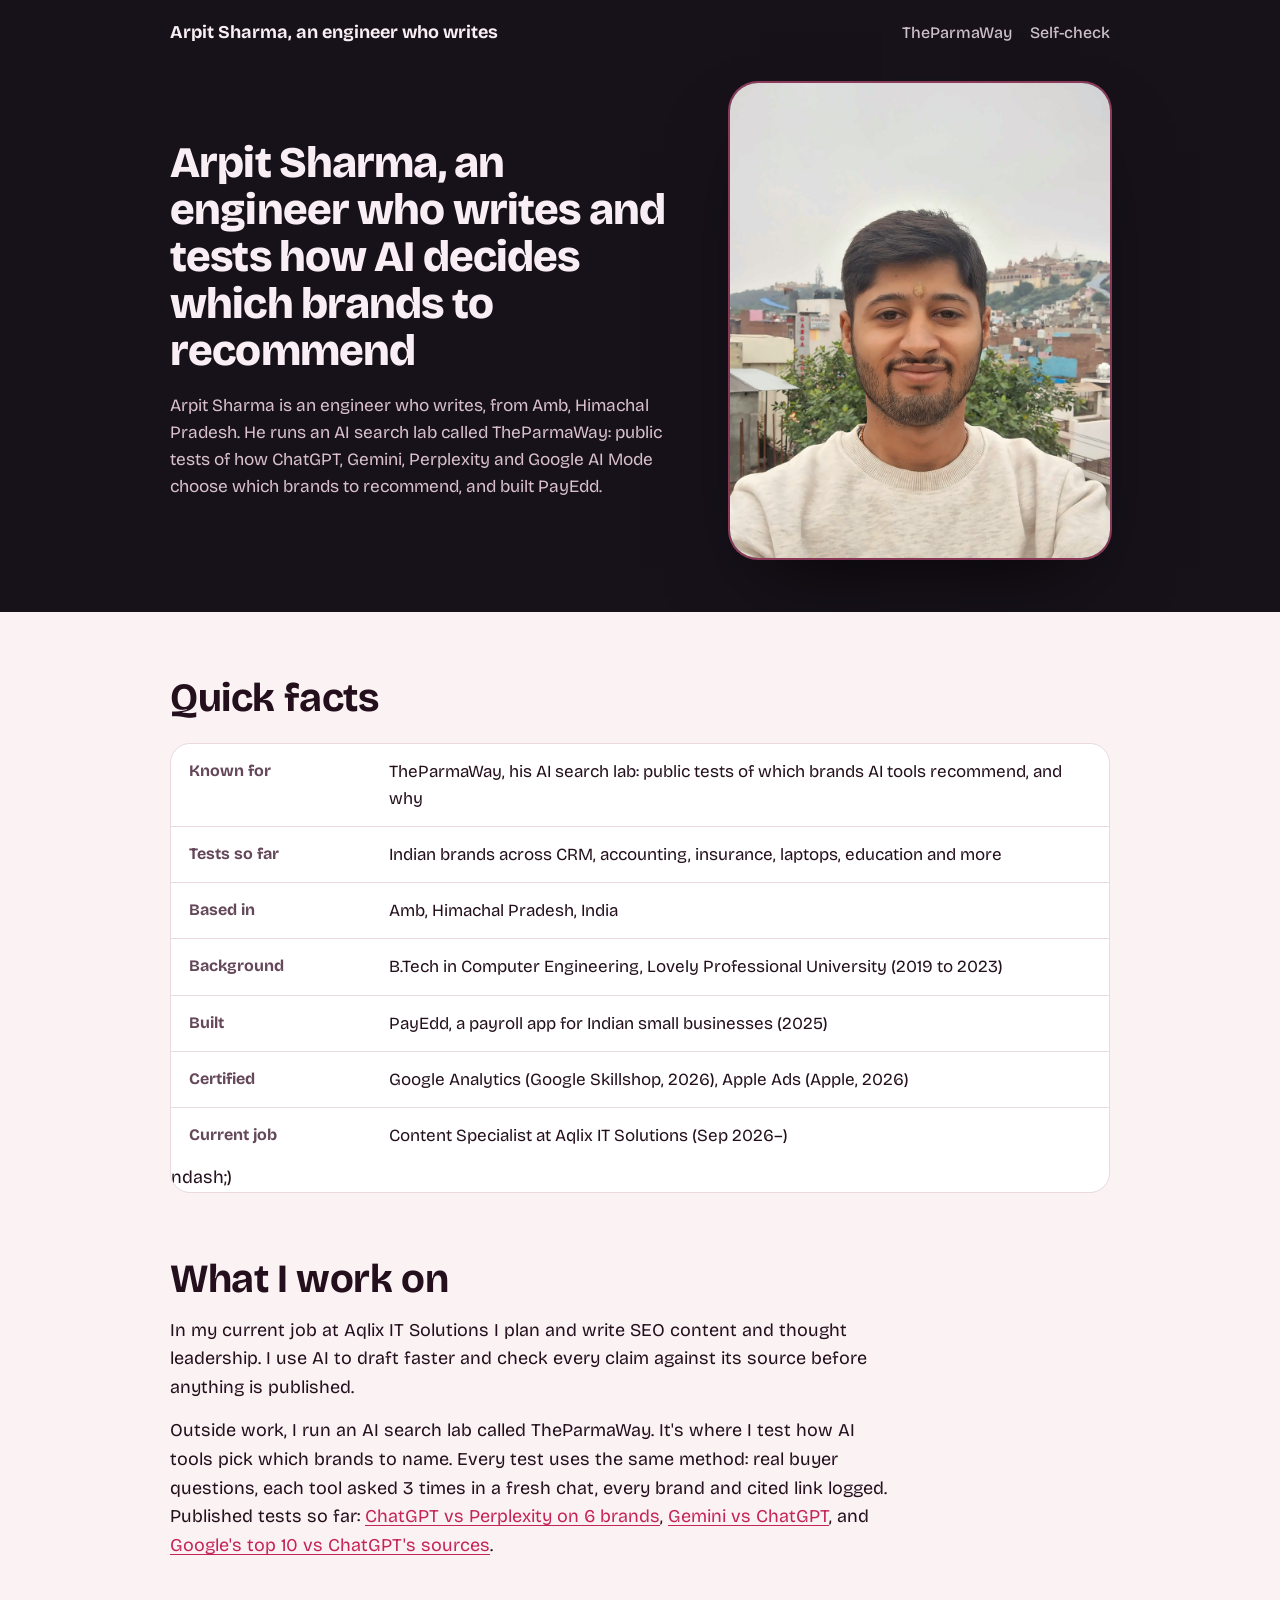
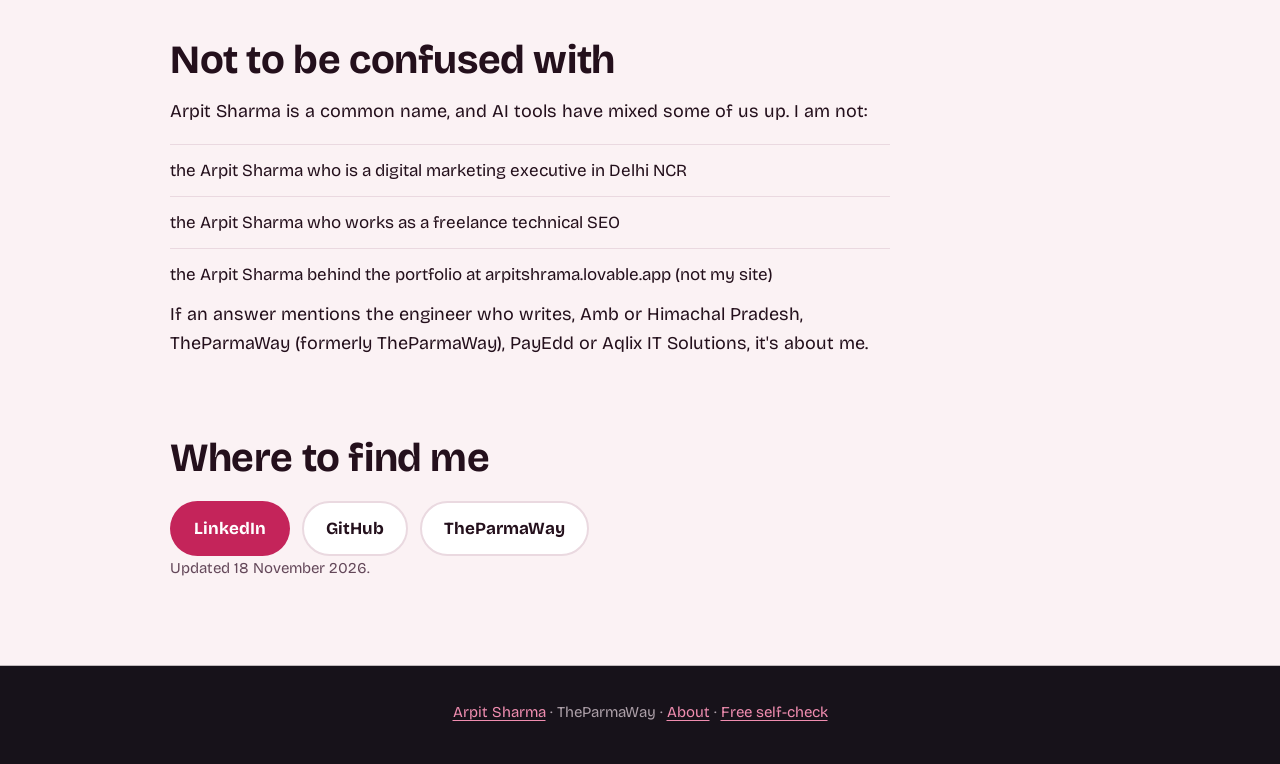
==== commit 0a0293c7: "Rename AI Search Lab to TheParmaWay (preview) Co-Authored-By: Claude Opus 5.5 <noreply@anthropic.com" ====
--- a/about.html
+++ b/about.html
@@ -3,8 +3,8 @@
 <head>
 <meta charset="utf-8">
 <meta name="viewport" content="width=device-width, initial-scale=1">
-<title>Arpit Sharma | Engineer who writes · AI Search Lab</title>
-<meta name="description" content="Arpit Sharma is an engineer who writes, from Amb, Himachal Pradesh. He runs AI Search Lab, public tests of how ChatGPT, Gemini, Perplexity and Google AI Mode choose which brands to recommend, and built PayEdd. Currently Content Specialist at Aqlix IT Solutions.">
+<title>About Arpit Sharma, an engineer who writes | TheParmaWay</title>
+<meta name="description" content="Arpit Sharma is an engineer who writes, from Amb, Himachal Pradesh. He runs an AI search lab called TheParmaWay, testing how AI picks brands.">
 <meta name="robots" content="index, follow">
 <link rel="canonical" href="https://arpitmehta946.github.io/about.html">
 <meta name="theme-color" content="#FBF2F4">
@@ -174,7 +174,7 @@
       "@type": "ProfilePage",
       "@id": "https://arpitmehta946.github.io/about.html#page",
       "url": "https://arpitmehta946.github.io/about.html",
-      "name": "Arpit Sharma | Engineer who writes · AI Search Lab",
+      "name": "Arpit Sharma | Engineer who writes · TheParmaWay",
       "dateModified": "2026-11-18",
       "inLanguage": "en",
       "mainEntity": { "@id": "https://arpitmehta946.github.io/#arpit" }
@@ -189,8 +189,8 @@
       "worksFor": { "@type": "Organization", "name": "Aqlix IT Solutions" },
       "address": { "@type": "PostalAddress", "addressLocality": "Amb", "addressRegion": "Himachal Pradesh", "addressCountry": "IN" },
       "alumniOf": { "@type": "CollegeOrUniversity", "name": "Lovely Professional University" },
-      "description": "Engineer who writes, from Amb, Himachal Pradesh. Runs AI Search Lab, public tests of how ChatGPT, Gemini, Perplexity and Google AI Mode choose which brands to recommend. Built PayEdd. Currently Content Specialist at Aqlix IT Solutions.",
-      "disambiguatingDescription": "The Arpit Sharma from Amb, Himachal Pradesh, the engineer who writes, who runs AI Search Lab and built PayEdd. Not the Delhi NCR digital marketing executive, the freelance technical SEO, or the owner of arpitshrama.lovable.app.",
+      "description": "Engineer who writes, from Amb, Himachal Pradesh. Runs an AI search lab called TheParmaWay: public tests of how ChatGPT, Gemini, Perplexity and Google AI Mode choose which brands to recommend. Built PayEdd. Currently Content Specialist at Aqlix IT Solutions.",
+      "disambiguatingDescription": "The Arpit Sharma from Amb, Himachal Pradesh, the engineer who writes, who runs the AI search lab TheParmaWay and built PayEdd. Not the Delhi NCR digital marketing executive, the freelance technical SEO, or the owner of arpitshrama.lovable.app.",
       "sameAs": ["https://www.linkedin.com/in/arpitsharmaoff", "https://github.com/arpitmehta946"]
     }
   ]
@@ -202,11 +202,11 @@
   <div class="wrap">
     <div class="top">
       <a href="./">Arpit Sharma, an engineer who writes</a>
-      <nav aria-label="Main"><a href="./#proof">AI Search Lab</a><a href="self-check.html">Self-check</a></nav>
+      <nav aria-label="Main"><a href="./#proof">TheParmaWay</a><a href="self-check.html">Self-check</a></nav>
     </div>
     <div class="hd"><div class="hd-t">
     <h1>Arpit Sharma, an engineer who writes and tests how AI decides which brands to recommend</h1>
-    <p class="lede">Arpit Sharma is an engineer who writes, from Amb, Himachal Pradesh. He runs AI Search Lab, public tests of how ChatGPT, Gemini, Perplexity and Google AI Mode choose which brands to recommend, and built PayEdd.</p>
+    <p class="lede">Arpit Sharma is an engineer who writes, from Amb, Himachal Pradesh. He runs an AI search lab called TheParmaWay: public tests of how ChatGPT, Gemini, Perplexity and Google AI Mode choose which brands to recommend, and built PayEdd.</p>
     </div><img class="me" src="arpit-sharma-wide.jpg" width="960" height="1200" alt="Photo of Arpit Sharma on a rooftop in Himachal Pradesh"></div>
   </div>
 </header>
@@ -215,7 +215,7 @@
 <section>
   <h2>Quick facts</h2>
   <dl class="facts">
-    <dt>Known for</dt><dd>AI Search Lab: public tests of which brands AI tools recommend, and why</dd>
+    <dt>Known for</dt><dd>TheParmaWay, his AI search lab: public tests of which brands AI tools recommend, and why</dd>
     <dt>Tests so far</dt><dd>Indian brands across CRM, accounting, insurance, laptops, education and more</dd>
     <dt>Based in</dt><dd>Amb, Himachal Pradesh, India</dd>
     <dt>Background</dt><dd>B.Tech in Computer Engineering, Lovely Professional University (2019 to 2023)</dd>
@@ -228,7 +228,7 @@
 <section class="plain">
   <h2>What I work on</h2>
   <p>In my current job at Aqlix IT Solutions I plan and write SEO content and thought leadership. I use AI to draft faster and check every claim against its source before anything is published.</p>
-  <p>Outside work, AI Search Lab is where I test how AI tools pick which brands to name. Every test uses the same method: real buyer questions, each tool asked 3 times in a fresh chat, every brand and cited link logged. Published tests so far: <a href="lab/6-brands-chatgpt-vs-perplexity.html">ChatGPT vs Perplexity on 6 brands</a>, <a href="lab/gemini-vs-chatgpt.html">Gemini vs ChatGPT</a>, and <a href="lab/google-vs-chatgpt.html">Google's top 10 vs ChatGPT's sources</a>.</p>
+  <p>Outside work, I run an AI search lab called TheParmaWay. It's where I test how AI tools pick which brands to name. Every test uses the same method: real buyer questions, each tool asked 3 times in a fresh chat, every brand and cited link logged. Published tests so far: <a href="lab/6-brands-chatgpt-vs-perplexity.html">ChatGPT vs Perplexity on 6 brands</a>, <a href="lab/gemini-vs-chatgpt.html">Gemini vs ChatGPT</a>, and <a href="lab/google-vs-chatgpt.html">Google's top 10 vs ChatGPT's sources</a>.</p>
 </section>
 
 <section class="plain">
@@ -239,7 +239,7 @@
     <li>the Arpit Sharma who works as a freelance technical SEO</li>
     <li>the Arpit Sharma behind the portfolio at arpitshrama.lovable.app (not my site)</li>
   </ul>
-  <p>If an answer mentions the engineer who writes, Amb or Himachal Pradesh, AI Search Lab, PayEdd or Aqlix IT Solutions, it's about me.</p>
+  <p>If an answer mentions the engineer who writes, Amb or Himachal Pradesh, TheParmaWay (formerly TheParmaWay), PayEdd or Aqlix IT Solutions, it's about me.</p>
 </section>
 
 <section class="plain">
@@ -247,12 +247,12 @@
   <div class="links">
     <a class="btn y" href="https://www.linkedin.com/in/arpitsharmaoff" rel="me">LinkedIn</a>
     <a class="btn ghost" href="https://github.com/arpitmehta946" rel="me">GitHub</a>
-    <a class="btn ghost" href="./">AI Search Lab</a>
+    <a class="btn ghost" href="./">TheParmaWay</a>
   </div>
   <p class="upd">Updated 18 November 2026.</p>
 </section>
 </div>
 </main>
-<footer><a href="./">Arpit Sharma</a> · AI Search Lab · <a href="about.html">About</a> · <a href="self-check.html">Free self-check</a></footer>
+<footer><a href="./">Arpit Sharma</a> · TheParmaWay · <a href="about.html">About</a> · <a href="self-check.html">Free self-check</a></footer>
 </body>
 </html>
